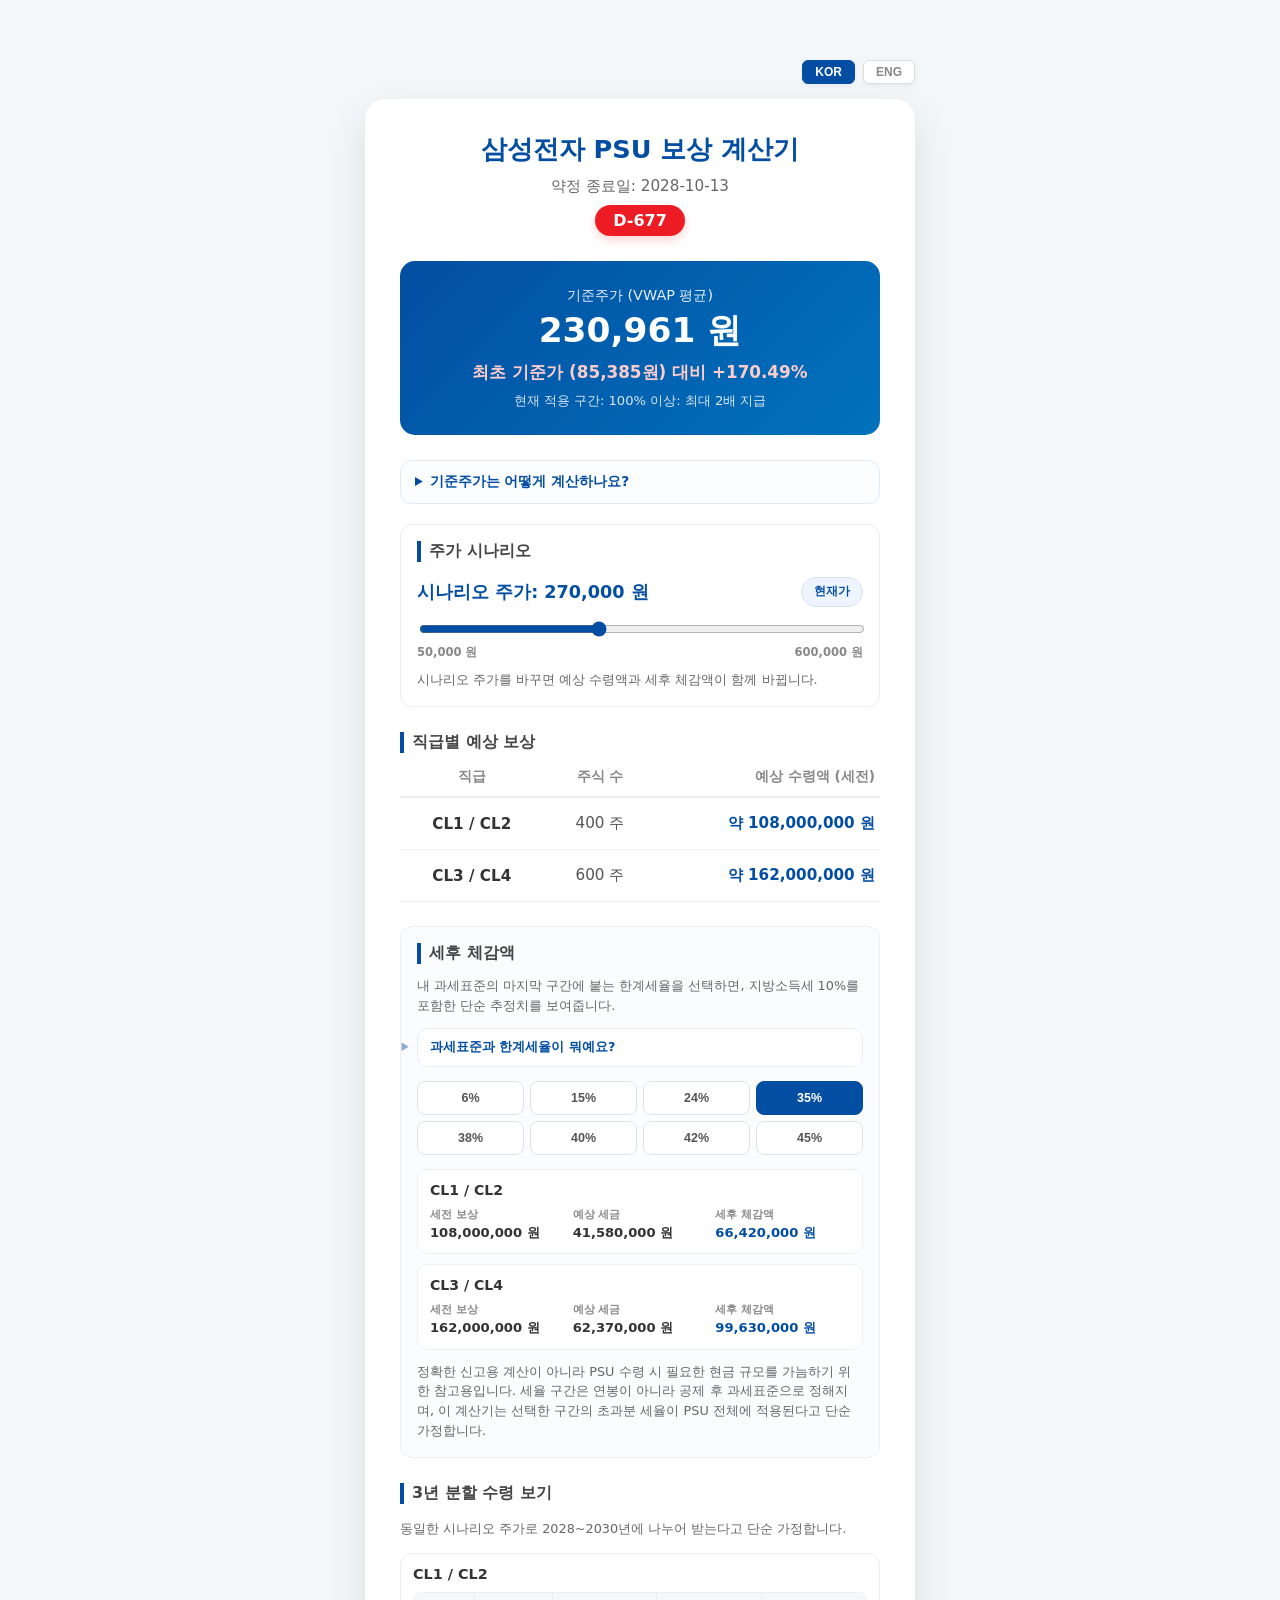
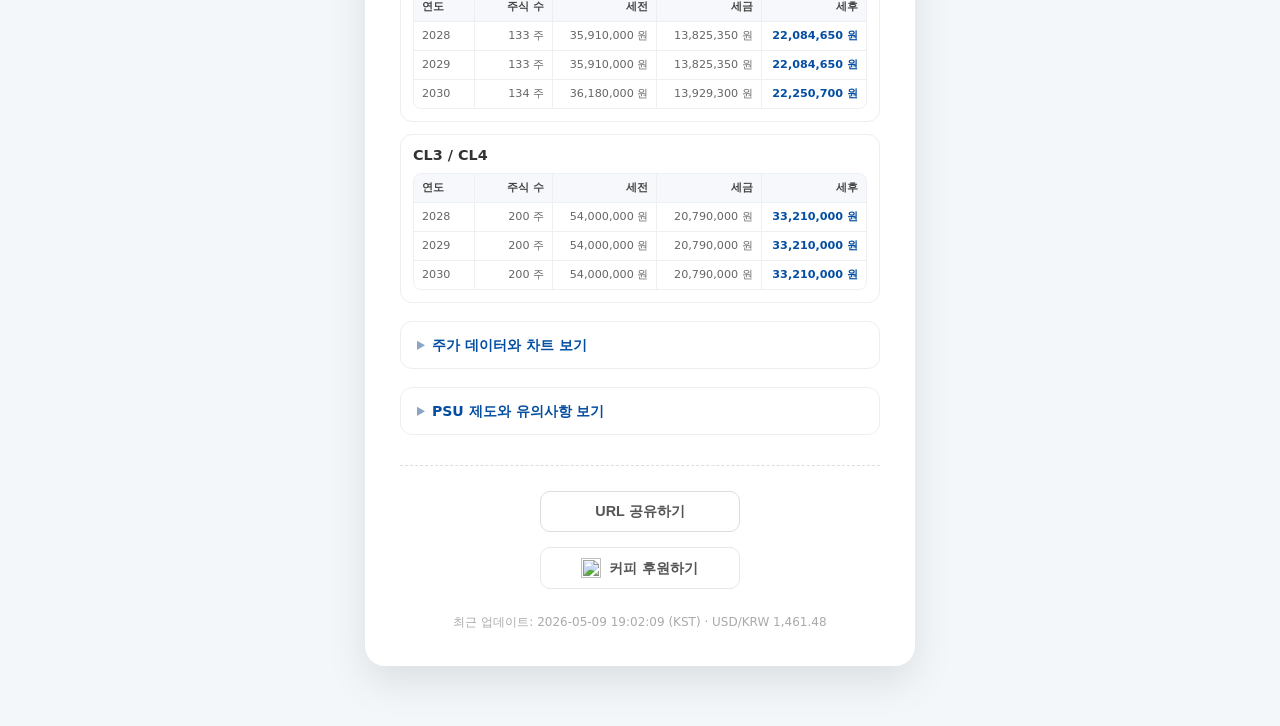
==== en/index.html @ 4a8109ac "Streamline calculator flow" ====
<!DOCTYPE html>
<html lang="en">
<head>
    <meta charset="UTF-8">
    <meta name="viewport" content="width=device-width, initial-scale=1.0">
    <title>Samsung PSU Calculator | Samsung Electronics Reward Estimate</title>

    <meta name="description" content="Estimate Samsung Electronics PSU rewards with base price, stock increase rate, expected shares, and pre-tax reward value updated daily at 18:00 KST.">
    <meta name="keywords" content="Samsung PSU Calculator, Samsung Electronics PSU, Samsung stock reward, Performance Share Units, Samsung Electronics employee compensation, VWAP calculator, CL1, CL2, CL3, CL4">

    <link rel="canonical" href="https://tj-sketch77.github.io/samsung-psu-calculator/en/">
    <link rel="alternate" hreflang="ko" href="https://tj-sketch77.github.io/samsung-psu-calculator/">
    <link rel="alternate" hreflang="en" href="https://tj-sketch77.github.io/samsung-psu-calculator/en/">
    <link rel="alternate" hreflang="x-default" href="https://tj-sketch77.github.io/samsung-psu-calculator/">
    <link rel="icon" href="../favicon.svg" type="image/svg+xml">

    <meta property="og:title" content="Samsung PSU Calculator | Samsung Electronics Reward Estimate">
    <meta property="og:description" content="Check Samsung Electronics PSU base price, stock increase rate, expected reward shares, and pre-tax reward value.">
    <meta property="og:image" content="https://tj-sketch77.github.io/samsung-psu-calculator/og-image.png?v=1.2">
    <meta property="og:url" content="https://tj-sketch77.github.io/samsung-psu-calculator/en/">
    <meta property="og:type" content="website">
    <meta property="og:locale" content="en_US">
    <meta name="twitter:card" content="summary_large_image">

    <script type="application/ld+json">
    {
      "@context": "https://schema.org",
      "@type": "WebApplication",
      "name": "Samsung PSU Calculator",
      "alternateName": ["Samsung Electronics PSU Reward Calculator", "삼성전자 PSU 보상 계산기"],
      "description": "Estimate Samsung Electronics PSU rewards with base price, stock increase rate, expected shares, and pre-tax reward value updated daily at 18:00 KST.",
      "url": "https://tj-sketch77.github.io/samsung-psu-calculator/en/",
      "applicationCategory": "BusinessApplication",
      "operatingSystem": "Web",
      "author": {
        "@type": "Person",
        "name": "tj-sketch77"
      }
    }
    </script>

    <link rel="stylesheet" href="../styles.css">
    <script src="https://www.gstatic.com/charts/loader.js"></script>
    <script src="../app.js" defer></script>
</head>
<body class="lang-en">
    <main class="container">
        <div class="lang-switch" aria-label="Language switch">
            <button class="btn-lang" id="langKor" type="button">KOR</button>
            <button class="btn-lang active" id="langEng" type="button">ENG</button>
        </div>

        <section class="card" aria-live="polite">
            <h1 id="title">Samsung PSU Calculator</h1>
            <div class="target-date" id="targetDateLabel">Contract End Date: 2028-10-13</div>
            <div class="d-day-badge" id="dDay">D----</div>

            <div class="loading" id="loading">Loading the latest stock data.</div>

            <div id="content" hidden>
                <section class="main-price-box">
                    <div class="price-label" id="basePriceLabel">Base Price (VWAP Avg)</div>
                    <div class="base-price-value" id="basePrice">Checking latest data</div>
                    <div class="increase-rate" id="increaseRate">Calculating increase rate versus the initial base price.</div>
                    <div class="active-tier" id="activeTier">Checking active payout tier.</div>
                </section>

                <details class="formula-explainer">
                    <summary id="formulaSummary">How is the base price calculated?</summary>
                    <div class="formula-body">
                        <div class="formula-line" id="formulaLine">Base Price = (1-W VWAP + 1-M VWAP + 2-M VWAP) / 3</div>
                        <div class="formula-grid" id="formulaGrid"></div>
                    </div>
                </details>

                <section class="scenario-section">
                    <h2 class="section-title" id="scenarioSectionTitle">Stock Price Scenario</h2>
                    <div class="scenario-control-row">
                        <div class="scenario-value" id="scenarioPriceValue">Current price</div>
                        <button class="scenario-reset" id="scenarioReset" type="button">Current</button>
                    </div>
                    <input class="scenario-slider" id="scenarioSlider" type="range" min="50000" max="600000" step="5000" value="0">
                    <div class="scenario-range">
                        <span id="scenarioMinLabel">50,000 KRW</span>
                        <span id="scenarioMaxLabel">600,000 KRW</span>
                    </div>
                    <p class="scenario-help" id="scenarioHelp">Change the scenario price to update estimated rewards and after-tax feel.</p>
                </section>

                <section>
                    <h2 class="section-title" id="rewardSectionTitle">Estimated Reward</h2>
                    <div class="positions-header">
                        <span id="headerLevel">Level</span>
                        <span id="headerShares">Shares</span>
                        <span id="headerReward">Reward (Pre-tax)</span>
                    </div>
                    <div class="positions-list" id="positionList"></div>
                </section>

                <section class="tax-estimator">
                    <div class="tax-header">
                        <h2 class="section-title" id="taxSectionTitle">After-tax Feel</h2>
                    </div>
                    <p class="tax-help" id="taxHelp">
                        Choose the marginal tax bracket applied to your last taxable-income band. Estimates include 10% local income tax.
                    </p>
                    <details class="tax-explainer">
                        <summary id="taxExplainerSummary">What are taxable income and marginal tax rate?</summary>
                        <div class="tax-explainer-body" id="taxExplainerBody">
                            <p>Taxable income is the amount that remains after deductions from gross salary, such as employment-income deductions, personal deductions, insurance, card spending, and medical expenses.</p>
                            <p>The marginal tax rate is the rate applied to your last taxable-income band. PSU value is usually added on top of existing taxable income, so the additional reward can be taxed close to that marginal rate.</p>
                        </div>
                    </details>
                    <div class="tax-rate-options" id="taxRateOptions" aria-label="Tax bracket selection"></div>
                    <div class="tax-results" id="taxResults"></div>
                    <p class="tax-disclaimer" id="taxDisclaimer">
                        This is not a filing calculation. It is a rough guide to estimate the cash needed when PSU shares vest.
                    </p>
                </section>

                <section class="vesting-section">
                    <h2 class="section-title" id="vestingSectionTitle">3-Year Vesting View</h2>
                    <p class="vesting-help" id="vestingHelp">Assumes the same scenario price for annual vesting from 2028 to 2030.</p>
                    <div class="vesting-results" id="vestingResults"></div>
                </section>

                <details class="secondary-panel" id="dataPanel">
                    <summary id="dataPanelSummary">View Stock Data and Chart</summary>
                    <section>
                        <h2 class="section-title" id="detailSectionTitle">Stock Data Details</h2>
                        <div class="details">
                            <div class="detail-item">
                                <span class="detail-label" id="labelCurrentPrice">Current</span>
                                <span class="detail-value" id="currentPrice">Checking</span>
                            </div>
                            <div class="detail-item">
                                <span class="detail-label" id="labelVwap1w">1-W VWAP</span>
                                <span class="detail-value" id="vwap1w">Checking</span>
                            </div>
                            <div class="detail-item">
                                <span class="detail-label" id="labelVwap1m">1-M VWAP</span>
                                <span class="detail-value" id="vwap1m">Checking</span>
                            </div>
                            <div class="detail-item">
                                <span class="detail-label" id="labelVwap2m">2-M VWAP</span>
                                <span class="detail-value" id="vwap2m">Checking</span>
                            </div>
                        </div>
                    </section>

                    <div id="chartContainer" aria-label="30-day candlestick chart"></div>
                </details>

                <details class="secondary-panel" id="guidePanel">
                    <summary id="guidePanelSummary">View PSU Rules and Notes</summary>
                    <section class="psu-info" id="psuInfoNote">
                        ※ Rewards are fixed shares based on stock price increase. Estimated rewards are [Shares x Current Price] before tax.<br>
                        ※ Data is based on Yahoo Finance and updates daily at 18:00 KST. This is an unofficial reference calculator; actual payout and taxes may differ.
                    </section>

                    <section class="psu-summary">
                        <h2 id="summaryTitle">Samsung PSU Summary</h2>
                        <ul>
                            <li id="summaryPurpose">Stock reward linked to long-term value growth (separate from OPI)</li>
                            <li id="summaryMethod">Stock payout based on 3-year price increase (3-year vesting)</li>
                            <li id="summaryBasePrice">Base Price: ~85,385 KRW (Set Oct 2025)</li>
                            <li>
                                <strong id="condTitle">Payout Conditions (3-year Stock Increase)</strong>
                                <div class="condition-grid" id="conditionGrid">
                                    <span>&lt; 20%: No payout</span>
                                    <span>20% to &lt;40%: 50% payout</span>
                                    <span>40% to &lt;100%: 100% payout</span>
                                    <span>&gt;= 100%: Up to 2x payout</span>
                                </div>
                            </li>
                            <li id="summaryTarget">Eligible: Samsung employees (CL1~CL4 levels)</li>
                        </ul>
                    </section>
                </details>

                <section class="action-section">
                    <button class="btn-share" id="btnShare" type="button">Share URL</button>
                    <a href="https://buymeacoffee.com/tj999" target="_blank" rel="noopener noreferrer" class="btn-coffee">
                        <img src="https://cdn.buymeacoffee.com/buttons/bmc-new-btn-logo.svg" alt="" width="20" height="20">
                        <span id="coffeeLabel">Support this tool</span>
                    </a>
                </section>
            </div>

            <div class="last-update" id="lastUpdated">Checking latest update</div>
        </section>
    </main>
</body>
</html>
---- styles.css ----
:root {
    --primary-color: #034ea2;
    --primary-light: #0072bc;
    --accent-color: #ed1c24;
    --bg-color: #f4f7f9;
    --card-bg: #ffffff;
    --text-color: #333333;
    --muted-color: #777777;
    --border-color: #eeeeee;
    --coffee-color: #ffdd00;
}

* {
    box-sizing: border-box;
}

body {
    min-height: 100vh;
    margin: 0;
    padding: 40px 0;
    background-color: var(--bg-color);
    color: var(--text-color);
    font-family: Pretendard, -apple-system, BlinkMacSystemFont, system-ui, Roboto, sans-serif;
}

button,
a {
    -webkit-tap-highlight-color: transparent;
}

.container {
    width: min(100%, 590px);
    margin: 0 auto;
    padding: 20px;
}

.lang-switch {
    display: flex;
    justify-content: flex-end;
    gap: 8px;
    margin-bottom: 15px;
}

.btn-lang {
    min-width: 48px;
    border: 1px solid #dddddd;
    border-radius: 6px;
    padding: 4px 12px;
    background: #ffffff;
    box-shadow: 0 2px 4px rgba(0, 0, 0, 0.05);
    color: #888888;
    cursor: pointer;
    font-size: 0.75rem;
    font-weight: 700;
    transition: background-color 0.2s, border-color 0.2s, color 0.2s;
}

.btn-lang.active {
    border-color: var(--primary-color);
    background-color: var(--primary-color);
    color: #ffffff;
}

.card {
    border-radius: 20px;
    background-color: var(--card-bg);
    box-shadow: 0 15px 40px rgba(0, 0, 0, 0.1);
    padding: 35px;
    text-align: center;
}

h1,
h2 {
    margin: 0;
}

h1 {
    color: var(--primary-color);
    font-size: 1.6rem;
    line-height: 1.25;
}

.target-date {
    margin-top: 10px;
    color: #666666;
    font-size: 0.95rem;
}

.d-day-badge {
    display: inline-block;
    margin: 8px 0 25px;
    border-radius: 20px;
    padding: 6px 18px;
    background-color: var(--accent-color);
    box-shadow: 0 4px 10px rgba(237, 28, 36, 0.2);
    color: #ffffff;
    font-size: 1rem;
    font-weight: 800;
}

.loading {
    margin: 40px 0;
    color: #888888;
    font-weight: 600;
}

.main-price-box {
    margin-bottom: 25px;
    border-radius: 15px;
    padding: 25px;
    background: linear-gradient(135deg, var(--primary-color) 0%, var(--primary-light) 100%);
    color: #ffffff;
}

.price-label {
    margin-bottom: 5px;
    font-size: 0.9rem;
    opacity: 0.9;
}

.base-price-value {
    font-size: 2.15rem;
    font-weight: 800;
    line-height: 1.2;
}

.increase-rate {
    margin-top: 10px;
    font-size: 1.05rem;
    font-weight: 600;
}

.active-tier {
    margin-top: 8px;
    font-size: 0.82rem;
    opacity: 0.85;
}

.section-title {
    margin: 25px 0 15px;
    border-left: 4px solid var(--primary-color);
    padding-left: 8px;
    color: #444444;
    font-size: 1rem;
    font-weight: 700;
    text-align: left;
}

.formula-explainer,
.scenario-section,
.vesting-section {
    margin-top: 20px;
    text-align: left;
}

.formula-explainer {
    border: 1px solid #dfeaf7;
    border-radius: 12px;
    background-color: #fbfdff;
}

.formula-explainer summary {
    cursor: pointer;
    padding: 12px 14px;
    color: var(--primary-color);
    font-size: 0.86rem;
    font-weight: 800;
}

.formula-body {
    border-top: 1px solid #edf3fa;
    padding: 14px;
}

.formula-line {
    border-radius: 8px;
    padding: 10px 12px;
    background-color: #eef5ff;
    color: #244b7a;
    font-size: 0.82rem;
    font-weight: 800;
    line-height: 1.4;
}

.formula-grid {
    display: grid;
    grid-template-columns: repeat(2, 1fr);
    gap: 8px;
    margin-top: 10px;
}

.formula-item {
    display: flex;
    flex-direction: column;
    gap: 3px;
    border: 1px solid #edf0f3;
    border-radius: 8px;
    padding: 10px;
    background-color: #ffffff;
}

.formula-item span {
    color: #888888;
    font-size: 0.72rem;
    font-weight: 700;
}

.formula-item strong {
    color: #333333;
    font-size: 0.88rem;
}

.scenario-section {
    border: 1px solid var(--border-color);
    border-radius: 12px;
    padding: 16px;
    background-color: #ffffff;
}

.scenario-section .section-title {
    margin-top: 0;
}

.scenario-control-row {
    display: flex;
    align-items: center;
    justify-content: space-between;
    gap: 12px;
    margin: 4px 0 12px;
}

.scenario-value {
    color: var(--primary-color);
    font-size: 1.1rem;
    font-weight: 800;
}

.scenario-reset {
    flex: 0 0 auto;
    border: 1px solid #d7e3f4;
    border-radius: 999px;
    padding: 6px 12px;
    background-color: #eef5ff;
    color: var(--primary-color);
    cursor: pointer;
    font-size: 0.74rem;
    font-weight: 800;
}

.scenario-reset:hover {
    border-color: var(--primary-color);
    background-color: #ffffff;
}

.scenario-slider {
    width: 100%;
    accent-color: var(--primary-color);
}

.scenario-range {
    display: flex;
    justify-content: space-between;
    margin-top: 4px;
    color: #888888;
    font-size: 0.72rem;
    font-weight: 700;
}

.scenario-help,
.vesting-help {
    margin: 10px 0 0;
    color: #666666;
    font-size: 0.8rem;
    line-height: 1.55;
}

.positions-header,
.pos-item {
    display: grid;
    grid-template-columns: minmax(80px, 1fr) minmax(70px, 0.8fr) minmax(150px, 1.6fr);
    align-items: center;
    column-gap: 8px;
}

.positions-header {
    border-bottom: 2px solid var(--border-color);
    padding: 0 5px 10px;
    color: #888888;
    font-size: 0.85rem;
    font-weight: 700;
}

.positions-header span:first-child,
.positions-header span:nth-child(2) {
    text-align: center;
}

.positions-header span:last-child {
    text-align: right;
}

.positions-list {
    display: flex;
    flex-direction: column;
    text-align: left;
}

.pos-item {
    border-bottom: 1px solid #f0f0f0;
    padding: 15px 5px;
    font-size: 0.95rem;
}

.pos-name {
    color: #333333;
    font-weight: 700;
    text-align: center;
    white-space: nowrap;
}

.pos-shares {
    color: #555555;
    text-align: center;
    white-space: nowrap;
}

.pos-reward {
    color: var(--primary-color);
    font-weight: 700;
    text-align: right;
    white-space: nowrap;
}

.tax-estimator {
    margin-top: 24px;
    border: 1px solid var(--border-color);
    border-radius: 12px;
    padding: 16px;
    background-color: #fbfcfd;
    text-align: left;
}

.tax-header {
    display: flex;
    align-items: center;
    justify-content: space-between;
    gap: 12px;
}

.tax-header .section-title {
    margin: 0;
}

.tax-help,
.tax-disclaimer {
    margin: 12px 0 0;
    color: #666666;
    font-size: 0.8rem;
    line-height: 1.55;
}

.tax-explainer {
    margin-top: 12px;
    border: 1px solid #e7edf5;
    border-radius: 10px;
    background-color: #ffffff;
}

.tax-explainer summary {
    cursor: pointer;
    padding: 10px 12px;
    color: var(--primary-color);
    font-size: 0.8rem;
    font-weight: 800;
    list-style-position: outside;
}

.tax-explainer summary::marker {
    color: #8da9cf;
}

.tax-explainer-body {
    border-top: 1px solid #eef2f6;
    padding: 0 12px 10px;
}

.tax-explainer-body p {
    margin: 10px 0 0;
    color: #666666;
    font-size: 0.76rem;
    line-height: 1.55;
}

.tax-bracket-title {
    margin-top: 12px;
    color: #444444;
    font-size: 0.76rem;
    font-weight: 800;
}

.tax-bracket-table {
    display: grid;
    grid-template-columns: minmax(0, 1fr) 52px;
    gap: 0;
    overflow: hidden;
    margin-top: 7px;
    border: 1px solid #edf0f3;
    border-radius: 8px;
    background-color: #ffffff;
}

.tax-bracket-table strong,
.tax-bracket-table span {
    padding: 7px 9px;
    border-bottom: 1px solid #edf0f3;
    color: #666666;
    font-size: 0.72rem;
    line-height: 1.25;
}

.tax-bracket-table strong {
    background-color: #f6f8fb;
    color: #444444;
}

.tax-bracket-table strong:nth-child(2),
.tax-bracket-table span:nth-child(2n) {
    border-left: 1px solid #edf0f3;
    text-align: right;
}

.tax-bracket-table span:nth-last-child(-n + 2) {
    border-bottom: 0;
}

.tax-rate-options {
    display: grid;
    grid-template-columns: repeat(4, 1fr);
    gap: 6px;
    margin-top: 14px;
}

.tax-rate-btn {
    min-height: 34px;
    border: 1px solid #dfe3e8;
    border-radius: 8px;
    background-color: #ffffff;
    color: #555555;
    cursor: pointer;
    font-size: 0.78rem;
    font-weight: 800;
}

.tax-rate-btn.active {
    border-color: var(--primary-color);
    background-color: var(--primary-color);
    color: #ffffff;
}

.tax-results {
    display: flex;
    flex-direction: column;
    gap: 10px;
    margin-top: 14px;
}

.tax-result-card {
    border: 1px solid #edf0f3;
    border-radius: 10px;
    padding: 12px;
    background-color: #ffffff;
}

.tax-result-heading {
    color: #333333;
    font-size: 0.88rem;
    font-weight: 800;
}

.tax-result-grid {
    display: grid;
    grid-template-columns: repeat(3, 1fr);
    gap: 8px;
    margin-top: 10px;
}

.tax-result-item {
    display: flex;
    flex-direction: column;
    gap: 3px;
}

.tax-result-label {
    color: #888888;
    font-size: 0.68rem;
    font-weight: 700;
}

.tax-result-item strong {
    color: #333333;
    font-size: 0.82rem;
    line-height: 1.25;
    word-break: keep-all;
}

.tax-result-item:last-child strong {
    color: var(--primary-color);
}

.vesting-results {
    display: flex;
    flex-direction: column;
    gap: 12px;
    margin-top: 14px;
}

.vesting-card {
    border: 1px solid var(--border-color);
    border-radius: 12px;
    padding: 12px;
    background-color: #ffffff;
}

.vesting-title {
    color: #333333;
    font-size: 0.9rem;
    font-weight: 800;
}

.vesting-table {
    display: grid;
    grid-template-columns: 0.7fr 0.9fr 1.2fr 1.2fr 1.2fr;
    overflow: hidden;
    margin-top: 10px;
    border: 1px solid #edf0f3;
    border-radius: 8px;
}

.vesting-table strong,
.vesting-table span {
    padding: 7px 8px;
    border-right: 1px solid #edf0f3;
    border-bottom: 1px solid #edf0f3;
    color: #666666;
    font-size: 0.7rem;
    line-height: 1.25;
    text-align: right;
}

.vesting-table strong {
    background-color: #f6f8fb;
    color: #444444;
    font-weight: 800;
}

.vesting-table strong:nth-child(5n + 1),
.vesting-table span:nth-child(5n + 1) {
    text-align: left;
}

.vesting-table strong:nth-child(5n),
.vesting-table span:nth-child(5n) {
    border-right: 0;
}

.vesting-table span:nth-last-child(-n + 5) {
    border-bottom: 0;
}

.vesting-table span:nth-child(5n) {
    color: var(--primary-color);
    font-weight: 800;
}

.details {
    display: flex;
    flex-direction: column;
    gap: 12px;
    margin-bottom: 20px;
    text-align: left;
}

.secondary-panel {
    margin-top: 18px;
    overflow: hidden;
    border: 1px solid var(--border-color);
    border-radius: 12px;
    background-color: #ffffff;
    text-align: left;
}

.secondary-panel summary {
    cursor: pointer;
    padding: 14px 16px;
    color: var(--primary-color);
    font-size: 0.88rem;
    font-weight: 800;
    line-height: 1.3;
}

.secondary-panel summary::marker {
    color: #8aa5c7;
}

.secondary-panel .section-title {
    margin-top: 4px;
    margin-bottom: 14px;
    font-size: 0.95rem;
    text-align: left;
}

.secondary-panel > section {
    margin: 0 16px 16px;
}

.secondary-panel .details {
    margin-bottom: 0;
}

.detail-item {
    display: flex;
    justify-content: space-between;
    gap: 16px;
    border-bottom: 1px solid #f0f0f0;
    padding-bottom: 8px;
    font-size: 0.9rem;
}

.detail-label {
    flex: 0 0 auto;
    color: var(--muted-color);
    white-space: nowrap;
}

.detail-value {
    color: #444444;
    font-weight: 600;
    text-align: right;
}

#chartContainer {
    height: 300px;
    margin: 0 16px 16px;
    width: calc(100% - 32px);
    overflow: hidden;
    border: 1px solid var(--border-color);
    border-radius: 10px;
    background-color: #ffffff;
}

.psu-info {
    margin-top: 25px;
    border-radius: 10px;
    padding: 15px;
    background-color: #f8f9fa;
    color: #666666;
    font-size: 0.85rem;
    line-height: 1.6;
    text-align: left;
}

.secondary-panel .psu-info {
    margin: 0 16px 14px;
}

.psu-summary {
    margin-top: 20px;
    border: 1px solid var(--border-color);
    border-radius: 10px;
    padding: 15px;
    background-color: #ffffff;
    color: var(--muted-color);
    font-size: 0.75rem;
    text-align: left;
}

.secondary-panel .psu-summary {
    margin: 0 16px 16px;
}

.psu-summary h2 {
    display: flex;
    align-items: center;
    gap: 5px;
    margin-bottom: 10px;
    color: var(--primary-color);
    font-size: 0.85rem;
}

.psu-summary ul {
    margin: 0;
    padding-left: 18px;
    list-style-type: disc;
}

.psu-summary li {
    margin-bottom: 5px;
}

.condition-grid {
    display: grid;
    grid-template-columns: 1fr 1fr;
    gap: 4px;
    margin-top: 5px;
    border-radius: 6px;
    padding: 8px;
    background: #f9f9f9;
    font-size: 0.7rem;
}

.action-section {
    display: flex;
    flex-direction: column;
    align-items: center;
    gap: 15px;
    margin-top: 30px;
    border-top: 1px dashed #dddddd;
    padding-top: 25px;
}

.btn-share,
.btn-coffee {
    display: inline-flex;
    align-items: center;
    justify-content: center;
    width: 80%;
    max-width: 200px;
    border-radius: 10px;
    font-weight: 700;
}

.btn-share {
    border: 1px solid #dddddd;
    padding: 10px 20px;
    background-color: #ffffff;
    color: #555555;
    cursor: pointer;
    font-size: 0.9rem;
    transition: background-color 0.2s, border-color 0.2s;
}

.btn-share:hover {
    border-color: #bbbbbb;
    background-color: #f9f9f9;
}

.btn-coffee {
    gap: 8px;
    border: 1px solid #e5e7eb;
    padding: 10px 18px;
    background-color: #ffffff;
    box-shadow: none;
    color: #555555;
    font-size: 0.9rem;
    text-decoration: none;
    transition: background-color 0.2s, border-color 0.2s, color 0.2s;
}

.btn-coffee:hover {
    border-color: #c9ced6;
    background-color: #f9fafb;
    color: #222222;
}

.last-update {
    margin-top: 25px;
    color: #aaaaaa;
    font-size: 0.75rem;
}

body.lang-en h1 {
    font-size: 1.3rem;
}

body.lang-en .price-label {
    font-size: 0.8rem;
}

body.lang-en .base-price-value {
    font-size: 1.75rem;
}

body.lang-en .positions-header,
body.lang-en .pos-item {
    font-size: 0.75rem;
}

body.lang-en .detail-label {
    font-size: 0.8rem;
}

@media (max-width: 480px) {
    body {
        padding: 24px 0;
    }

    .container {
        padding: 10px;
    }

    .card {
        border-radius: 16px;
        padding: 30px 12px;
    }

    h1 {
        font-size: 1.25rem;
    }

    .base-price-value {
        font-size: 1.55rem;
    }

    .formula-grid {
        grid-template-columns: 1fr;
    }

    .scenario-section {
        padding: 14px 12px;
    }

    .scenario-control-row {
        align-items: flex-start;
        flex-direction: column;
        gap: 8px;
    }

    .positions-header,
    .pos-item {
        grid-template-columns: minmax(64px, 1fr) minmax(58px, 0.75fr) minmax(128px, 1.8fr);
        font-size: 0.75rem;
    }

    .positions-header {
        display: none;
    }

    .positions-list {
        gap: 10px;
    }

    .pos-item {
        grid-template-columns: 1fr 1fr;
        gap: 8px;
        border: 1px solid var(--border-color);
        border-radius: 10px;
        padding: 12px;
        background-color: #fbfcfd;
    }

    .pos-name {
        grid-column: 1 / -1;
        text-align: left;
    }

    .pos-shares {
        text-align: left;
    }

    .pos-reward {
        font-size: 0.82rem;
    }

    .tax-estimator {
        padding: 14px 12px;
    }

    .tax-rate-options {
        grid-template-columns: repeat(4, 1fr);
    }

    .tax-result-grid {
        grid-template-columns: 1fr;
    }

    .tax-result-item {
        flex-direction: row;
        justify-content: space-between;
        gap: 12px;
    }

    .tax-result-item strong {
        text-align: right;
    }

    .vesting-card {
        padding: 10px;
    }

    .vesting-table {
        grid-template-columns: 0.65fr 0.8fr 1fr 1fr 1fr;
    }

    .vesting-table strong,
    .vesting-table span {
        padding: 7px 5px;
        font-size: 0.62rem;
    }

    .condition-grid {
        grid-template-columns: 1fr;
    }

    body.lang-en h1 {
        font-size: 1.1rem;
    }

    body.lang-en .base-price-value {
        font-size: 1.35rem;
    }
}
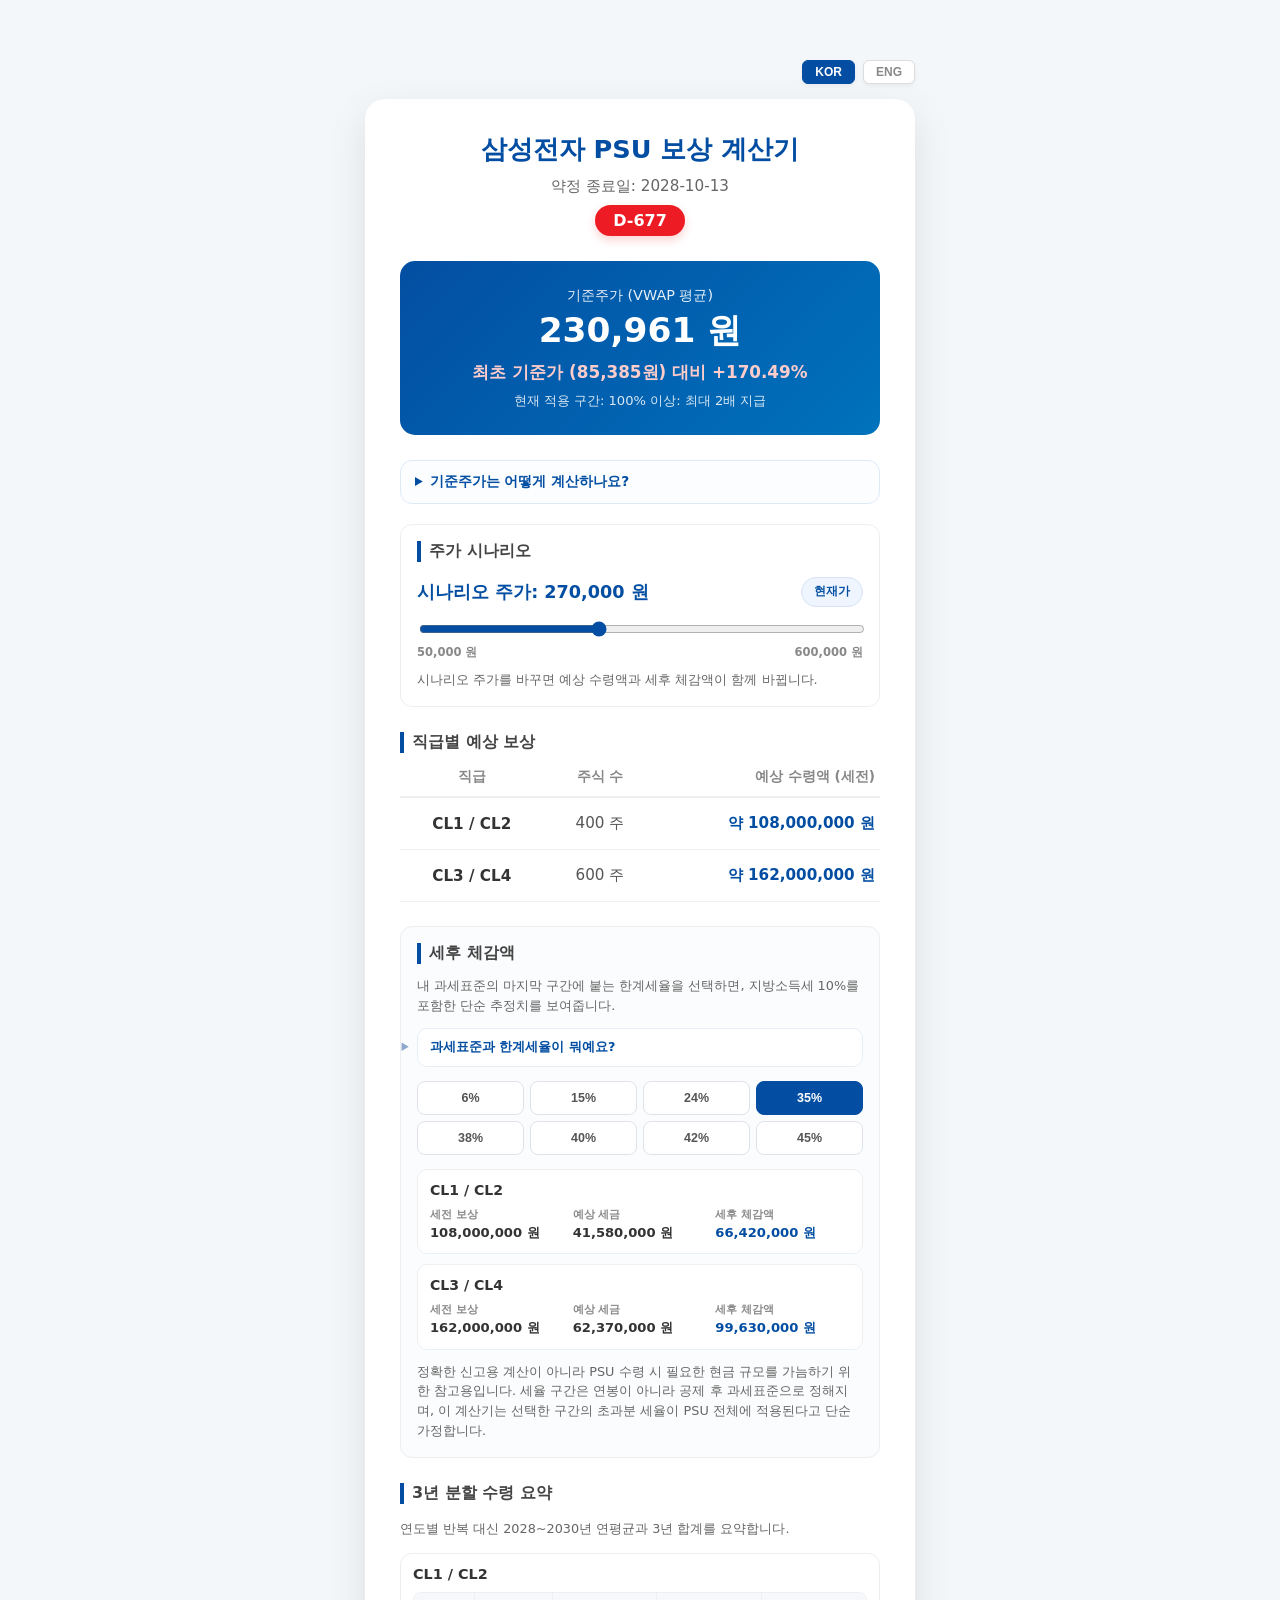
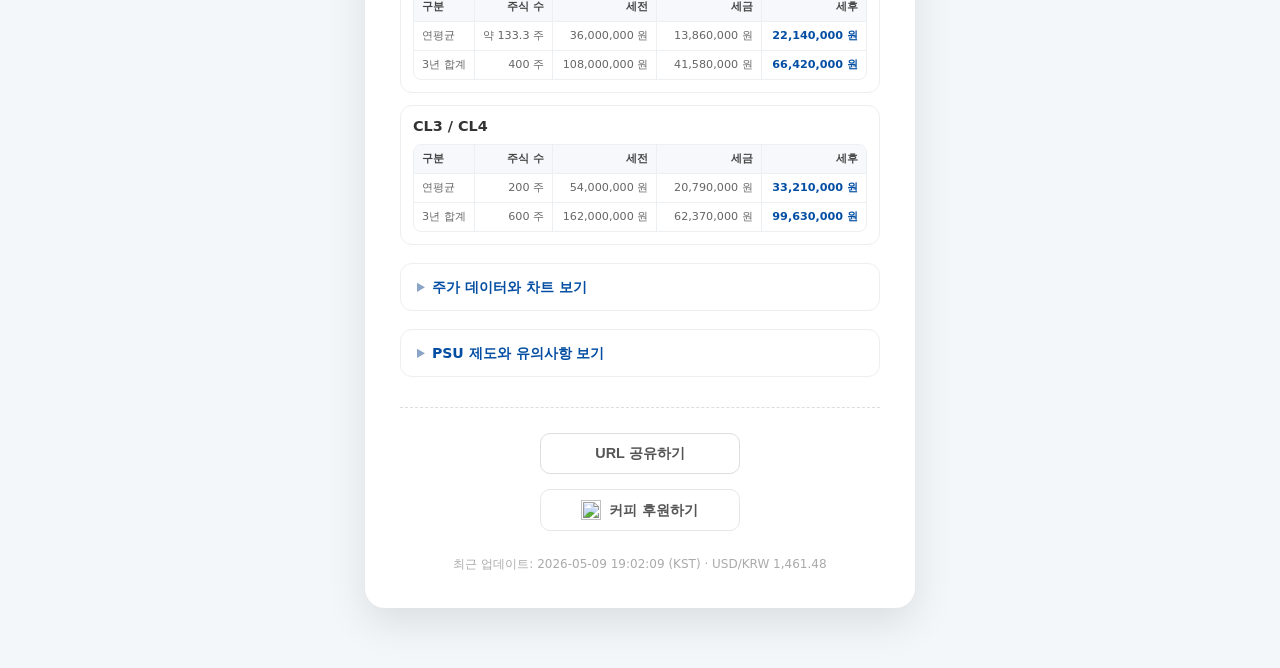
==== commit 301b2d27: "Summarize vesting estimates" ====
--- a/en/index.html
+++ b/en/index.html
@@ -119,8 +119,8 @@
                 </section>
 
                 <section class="vesting-section">
-                    <h2 class="section-title" id="vestingSectionTitle">3-Year Vesting View</h2>
-                    <p class="vesting-help" id="vestingHelp">Assumes the same scenario price for annual vesting from 2028 to 2030.</p>
+                    <h2 class="section-title" id="vestingSectionTitle">3-Year Vesting Summary</h2>
+                    <p class="vesting-help" id="vestingHelp">Summarizes the annual average and 3-year total for 2028-2030 instead of repeating each year.</p>
                     <div class="vesting-results" id="vestingResults"></div>
                 </section>
 
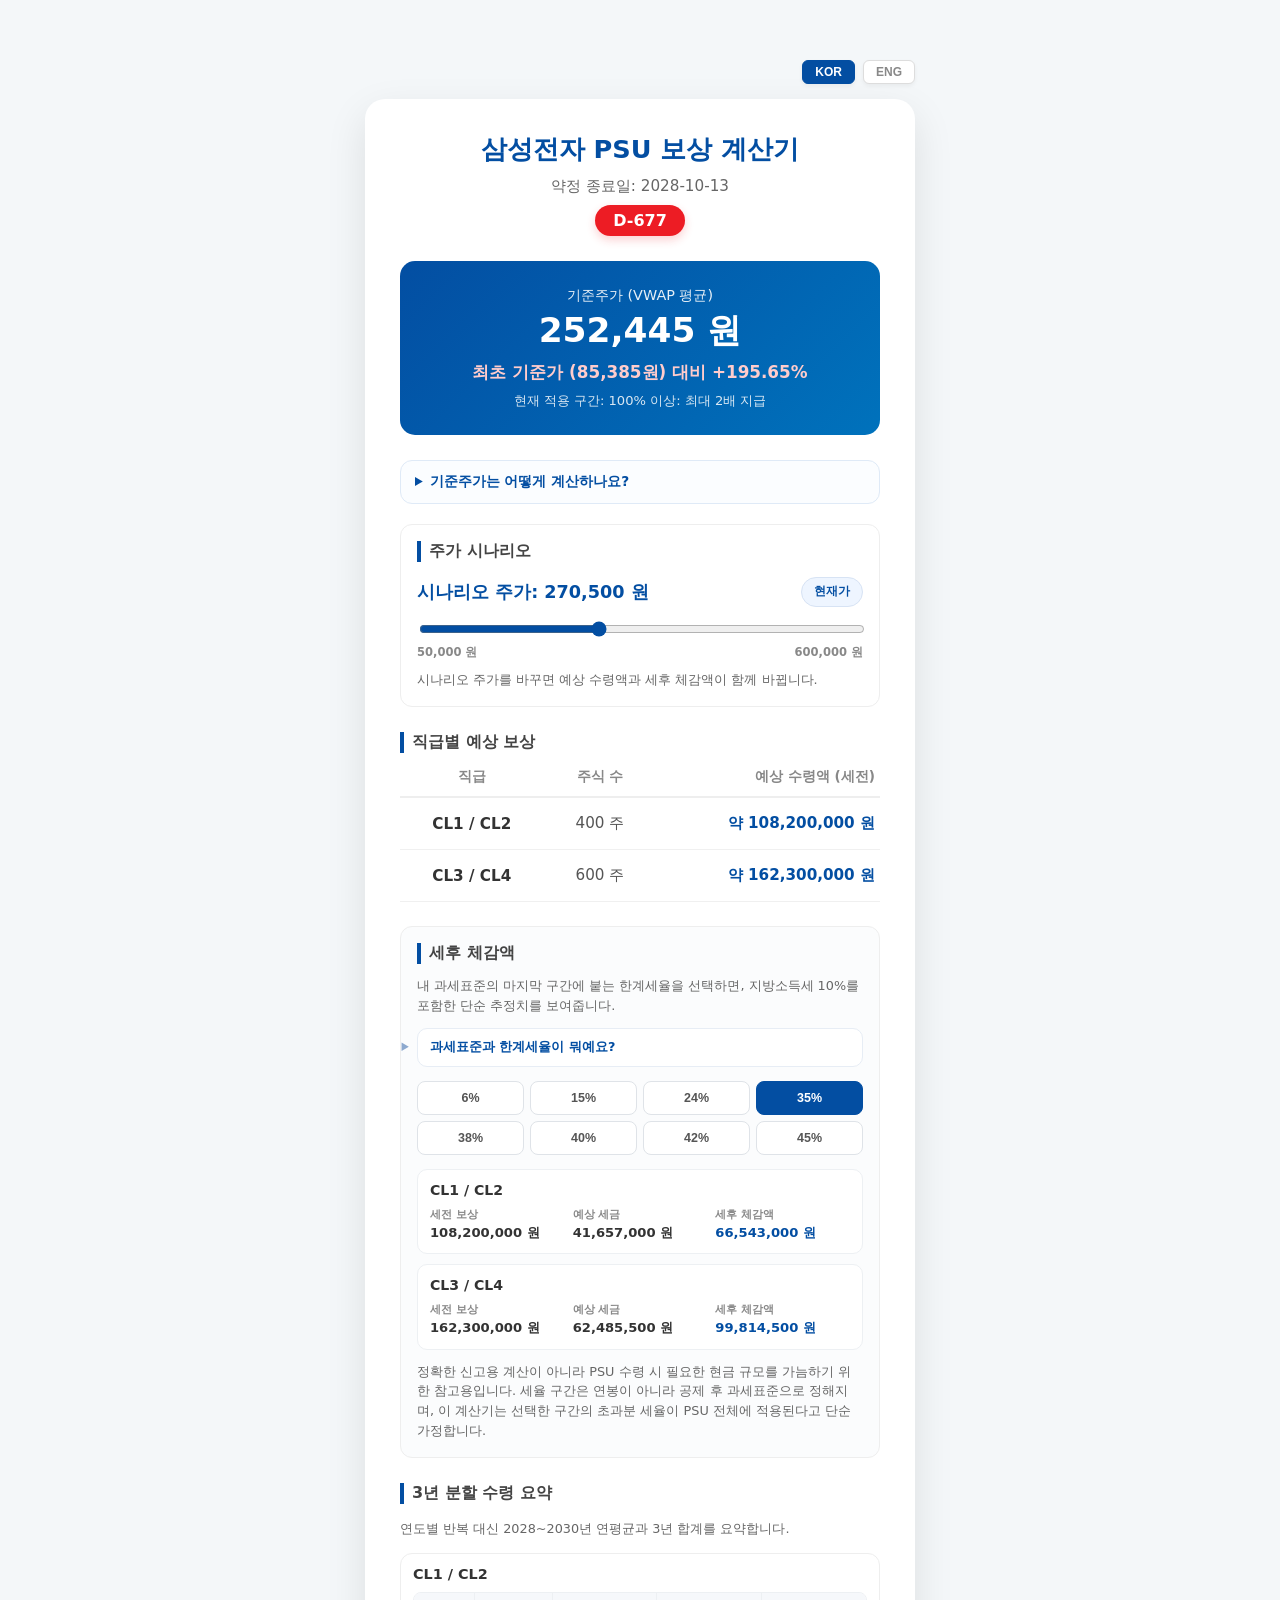
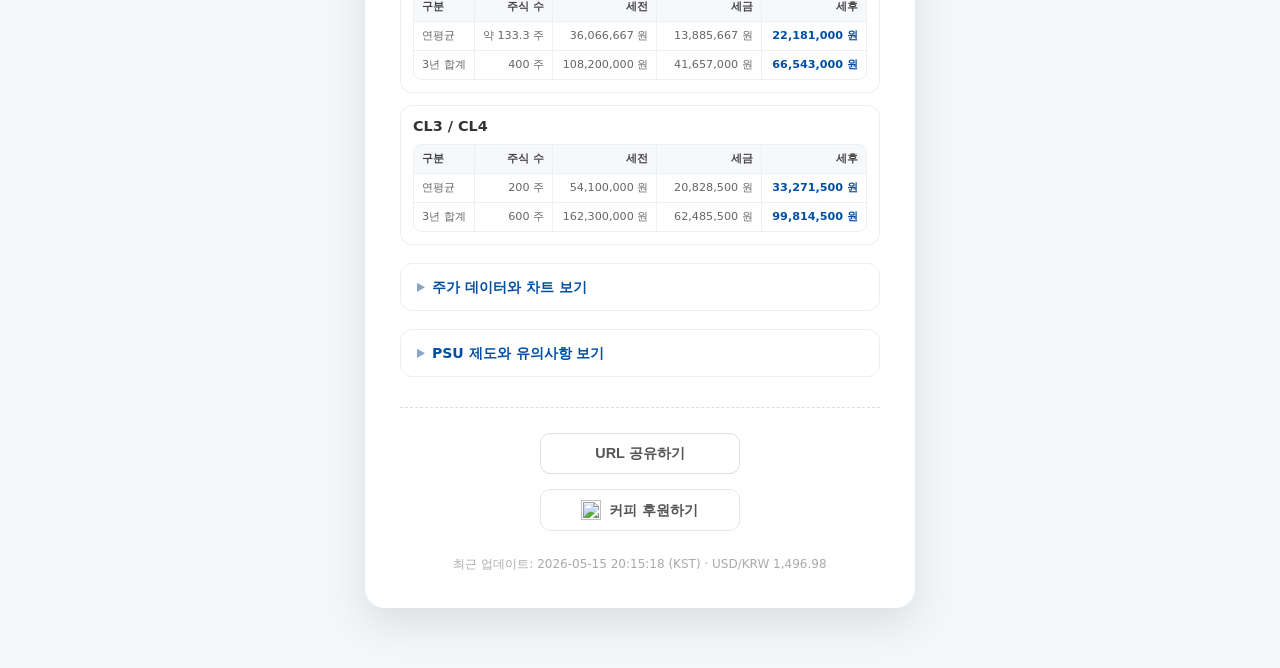
==== commit f5930b3d: "Use exact current scenario price" ====
--- a/en/index.html
+++ b/en/index.html
@@ -39,9 +39,9 @@
     }
     </script>
 
-    <link rel="stylesheet" href="../styles.css">
+    <link rel="stylesheet" href="../styles.css?v=20260516">
     <script src="https://www.gstatic.com/charts/loader.js"></script>
-    <script src="../app.js" defer></script>
+    <script src="../app.js?v=20260516" defer></script>
 </head>
 <body class="lang-en">
     <main class="container">
@@ -79,7 +79,7 @@
                         <div class="scenario-value" id="scenarioPriceValue">Current price</div>
                         <button class="scenario-reset" id="scenarioReset" type="button">Current</button>
                     </div>
-                    <input class="scenario-slider" id="scenarioSlider" type="range" min="50000" max="600000" step="5000" value="0">
+                    <input class="scenario-slider" id="scenarioSlider" type="range" min="50000" max="600000" step="250" value="0">
                     <div class="scenario-range">
                         <span id="scenarioMinLabel">50,000 KRW</span>
                         <span id="scenarioMaxLabel">600,000 KRW</span>
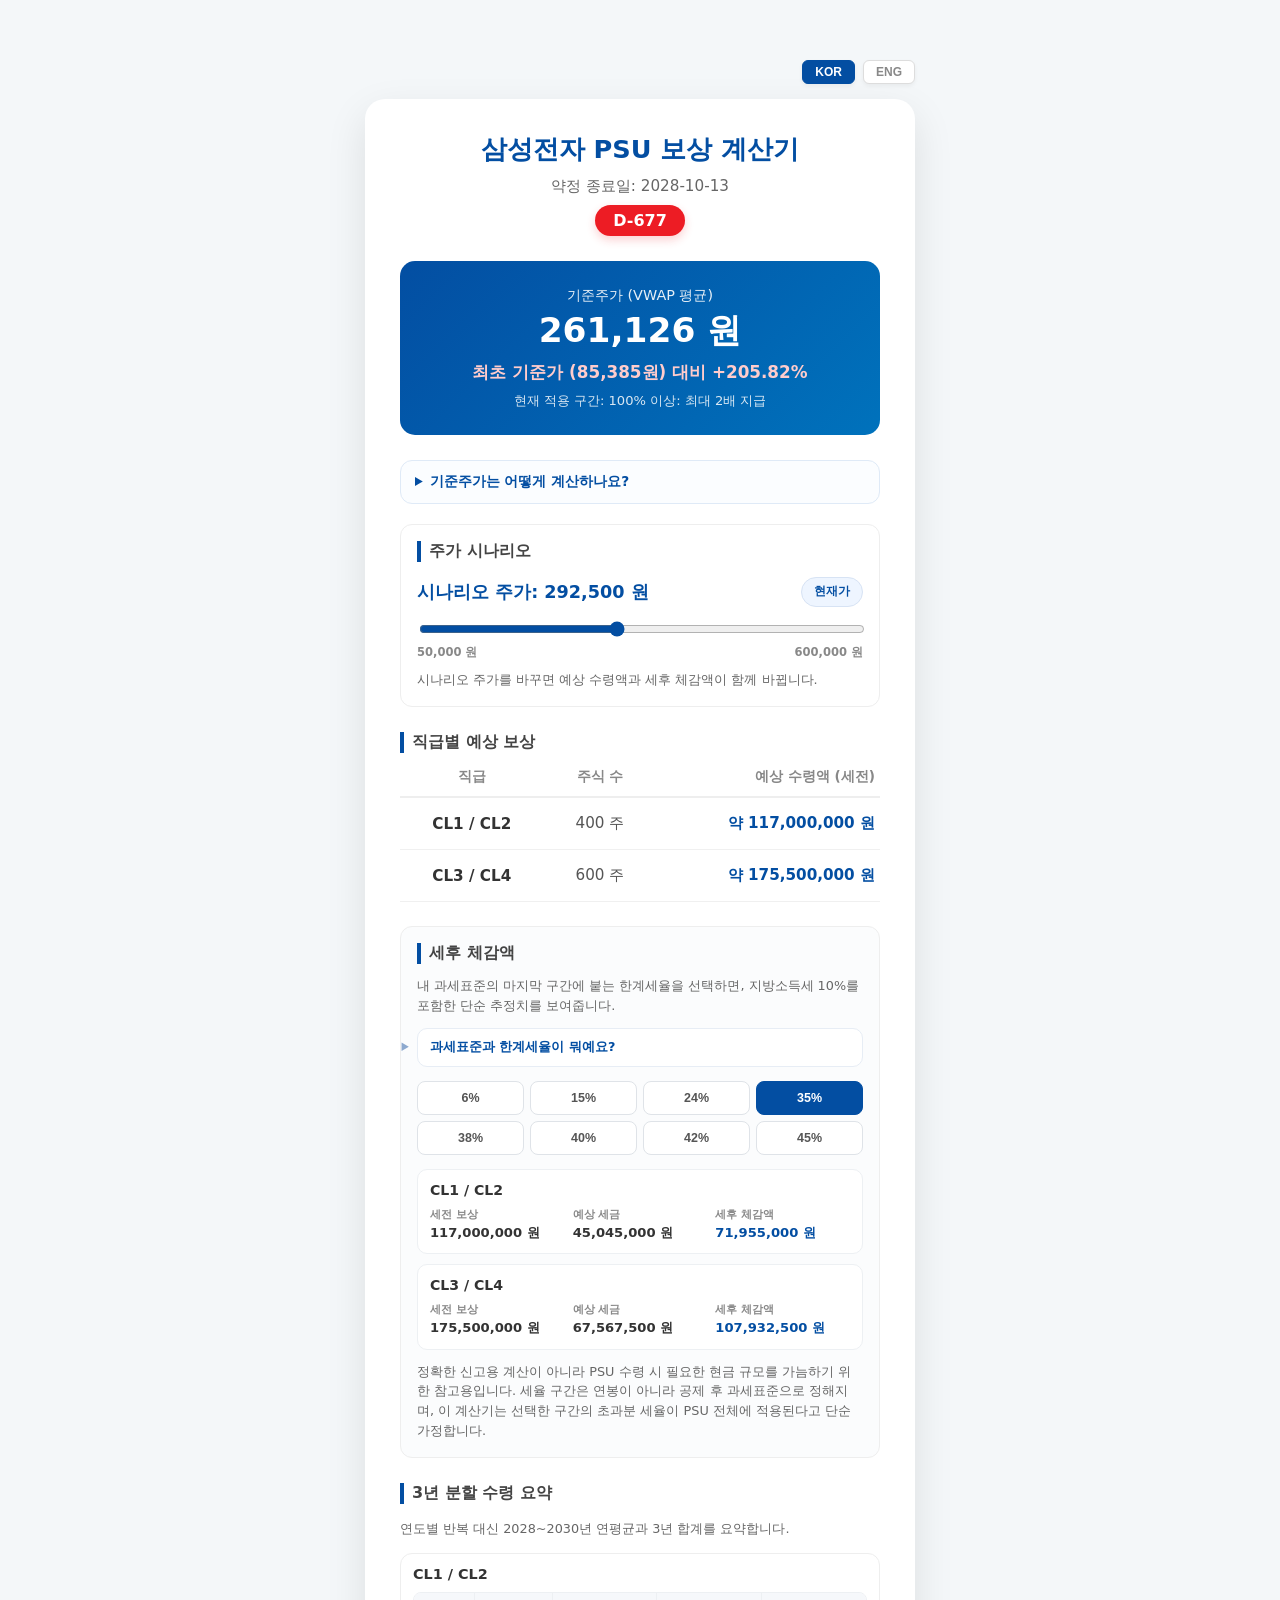
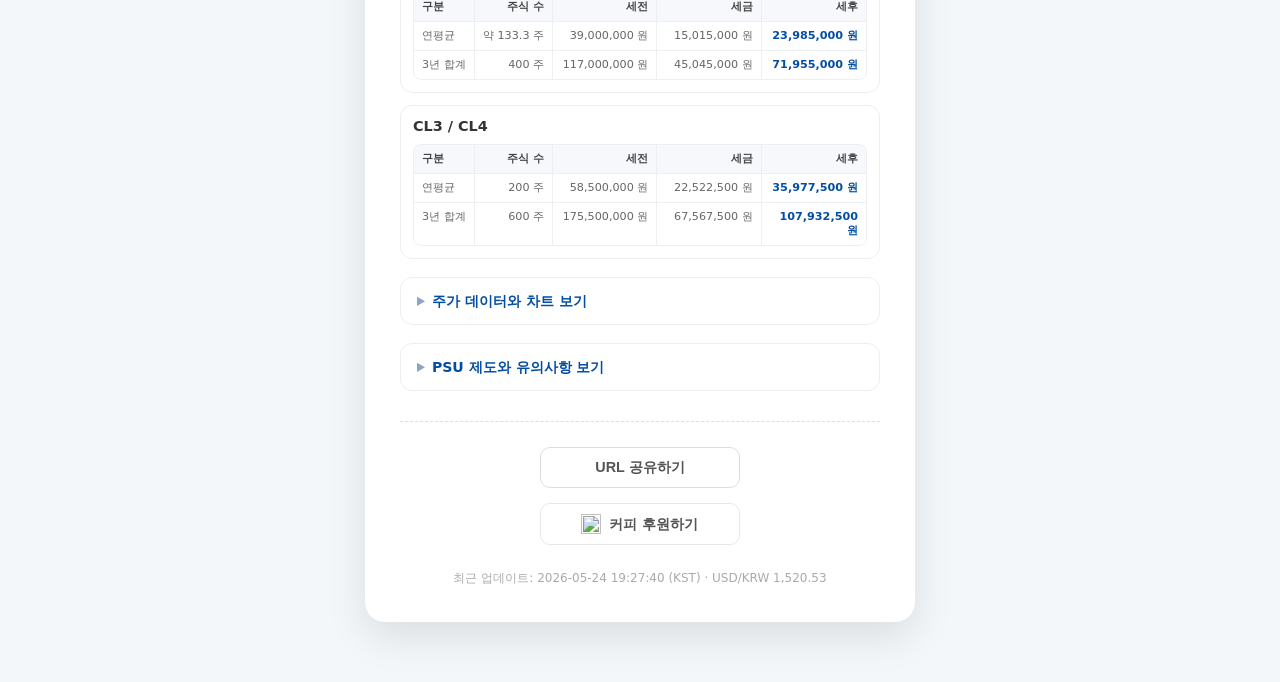
==== commit 1ca8834e: "Tune SEO wording for PSU searches" ====
--- a/en/index.html
+++ b/en/index.html
@@ -3,10 +3,10 @@
 <head>
     <meta charset="UTF-8">
     <meta name="viewport" content="width=device-width, initial-scale=1.0">
-    <title>Samsung PSU Calculator | Samsung Electronics Reward Estimate</title>
+    <title>Samsung PSU Calculator | Base Price and Reward Estimate</title>
 
-    <meta name="description" content="Estimate Samsung Electronics PSU rewards with base price, stock increase rate, expected shares, and pre-tax reward value updated daily at 18:00 KST.">
-    <meta name="keywords" content="Samsung PSU Calculator, Samsung Electronics PSU, Samsung stock reward, Performance Share Units, Samsung Electronics employee compensation, VWAP calculator, CL1, CL2, CL3, CL4">
+    <meta name="description" content="Estimate Samsung Electronics PSU base price, stock increase rate, expected reward shares, vesting value, and after-tax feel with data updated daily at 18:00 KST.">
+    <meta name="keywords" content="Samsung PSU Calculator, Samsung PSU base price, Samsung Electronics PSU, Samsung stock reward, Performance Share Units, Samsung Electronics employee compensation, VWAP calculator, vesting estimate, CL1, CL2, CL3, CL4">
 
     <link rel="canonical" href="https://tj-sketch77.github.io/samsung-psu-calculator/en/">
     <link rel="alternate" hreflang="ko" href="https://tj-sketch77.github.io/samsung-psu-calculator/">
@@ -14,8 +14,8 @@
     <link rel="alternate" hreflang="x-default" href="https://tj-sketch77.github.io/samsung-psu-calculator/">
     <link rel="icon" href="../favicon.svg" type="image/svg+xml">
 
-    <meta property="og:title" content="Samsung PSU Calculator | Samsung Electronics Reward Estimate">
-    <meta property="og:description" content="Check Samsung Electronics PSU base price, stock increase rate, expected reward shares, and pre-tax reward value.">
+    <meta property="og:title" content="Samsung PSU Calculator | Base Price and Reward Estimate">
+    <meta property="og:description" content="Check Samsung Electronics PSU base price, expected reward shares, vesting value, and after-tax estimate.">
     <meta property="og:image" content="https://tj-sketch77.github.io/samsung-psu-calculator/og-image.png?v=1.2">
     <meta property="og:url" content="https://tj-sketch77.github.io/samsung-psu-calculator/en/">
     <meta property="og:type" content="website">
@@ -27,8 +27,8 @@
       "@context": "https://schema.org",
       "@type": "WebApplication",
       "name": "Samsung PSU Calculator",
-      "alternateName": ["Samsung Electronics PSU Reward Calculator", "삼성전자 PSU 보상 계산기"],
-      "description": "Estimate Samsung Electronics PSU rewards with base price, stock increase rate, expected shares, and pre-tax reward value updated daily at 18:00 KST.",
+      "alternateName": ["Samsung Electronics PSU Reward Calculator", "Samsung PSU Base Price Calculator", "Samsung Stock Reward Calculator", "삼성전자 PSU 계산기"],
+      "description": "Estimate Samsung Electronics PSU base price, stock increase rate, expected reward shares, vesting value, and after-tax feel with data updated daily at 18:00 KST.",
       "url": "https://tj-sketch77.github.io/samsung-psu-calculator/en/",
       "applicationCategory": "BusinessApplication",
       "operatingSystem": "Web",
@@ -154,12 +154,12 @@
                 <details class="secondary-panel" id="guidePanel">
                     <summary id="guidePanelSummary">View PSU Rules and Notes</summary>
                     <section class="psu-info" id="psuInfoNote">
-                        ※ Rewards are fixed shares based on stock price increase. Estimated rewards are [Shares x Current Price] before tax.<br>
+                        ※ Samsung Electronics PSU rewards are fixed shares based on the stock increase versus the base price. Estimated rewards are [Shares x Current Price] before tax.<br>
                         ※ Data is based on Yahoo Finance and updates daily at 18:00 KST. This is an unofficial reference calculator; actual payout and taxes may differ.
                     </section>
 
                     <section class="psu-summary">
-                        <h2 id="summaryTitle">Samsung PSU Summary</h2>
+                        <h2 id="summaryTitle">Samsung PSU Base Price and Rules</h2>
                         <ul>
                             <li id="summaryPurpose">Stock reward linked to long-term value growth (separate from OPI)</li>
                             <li id="summaryMethod">Stock payout based on 3-year price increase (3-year vesting)</li>
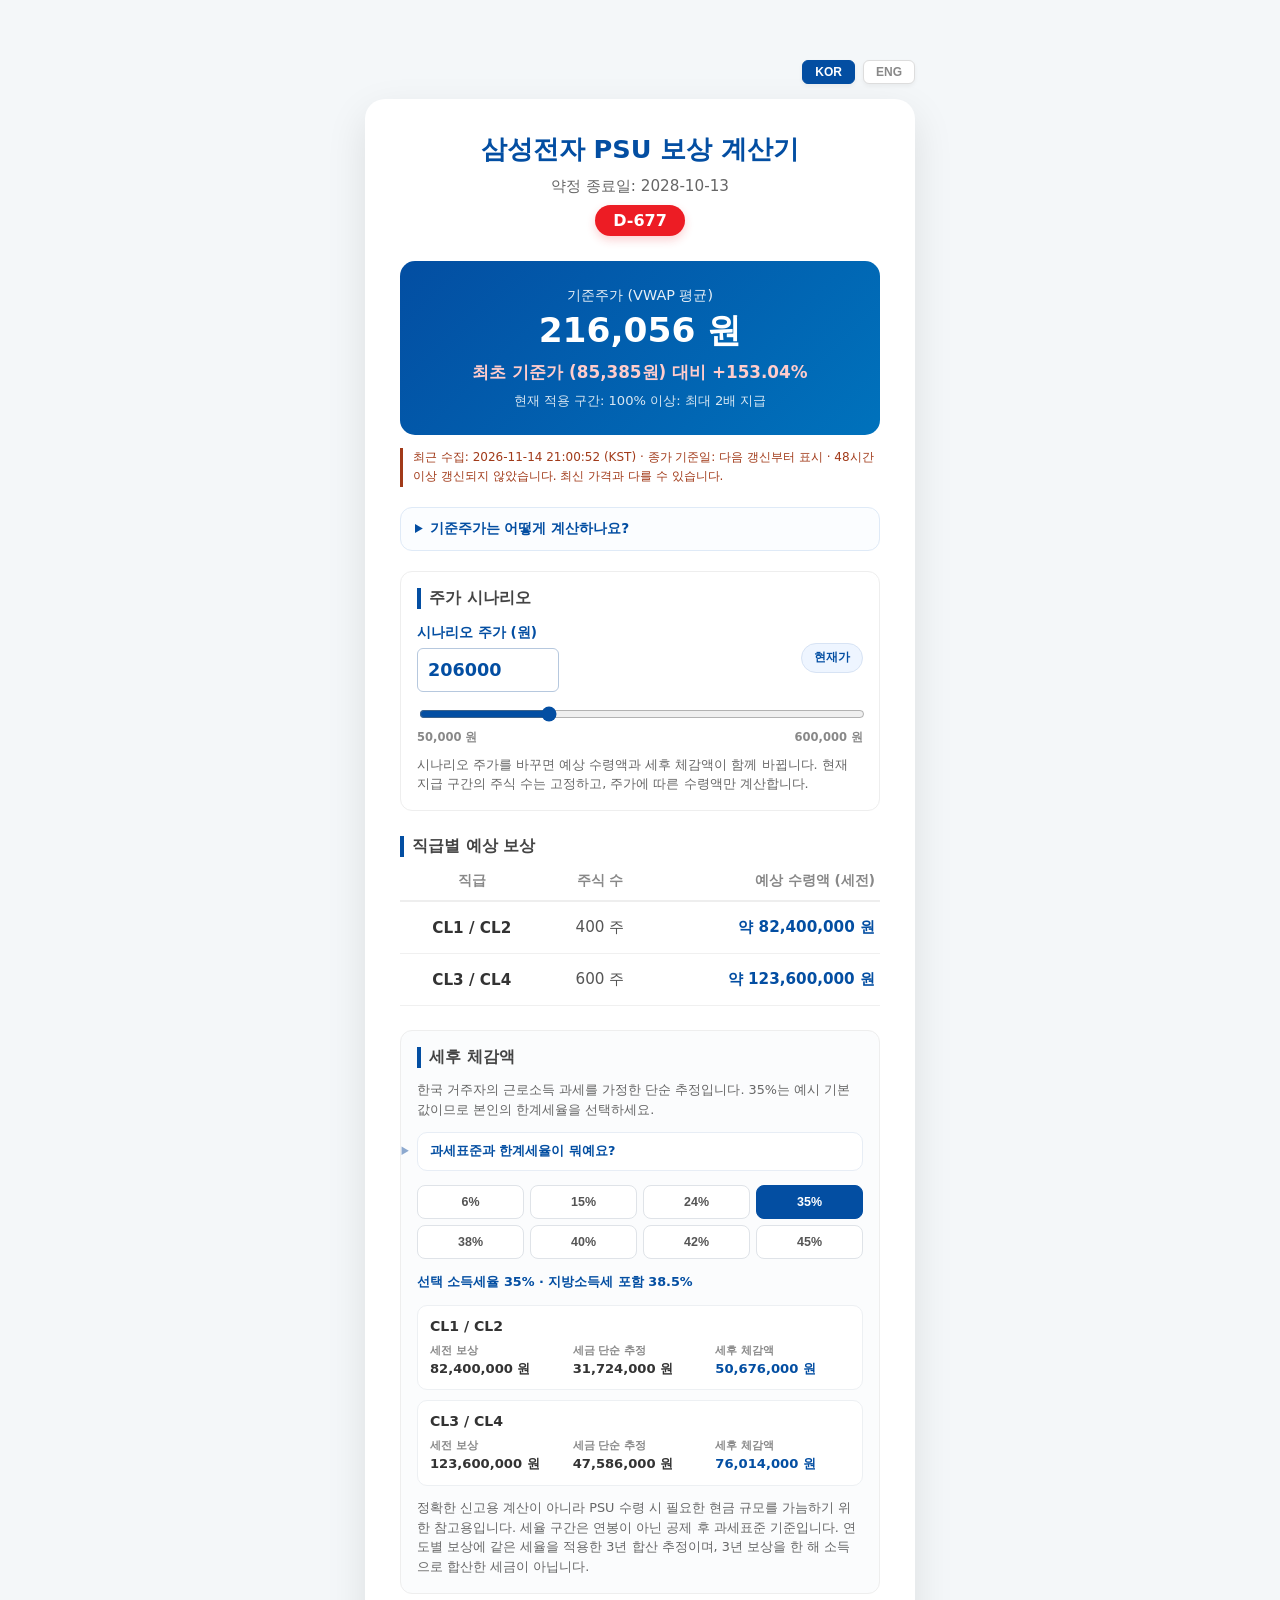
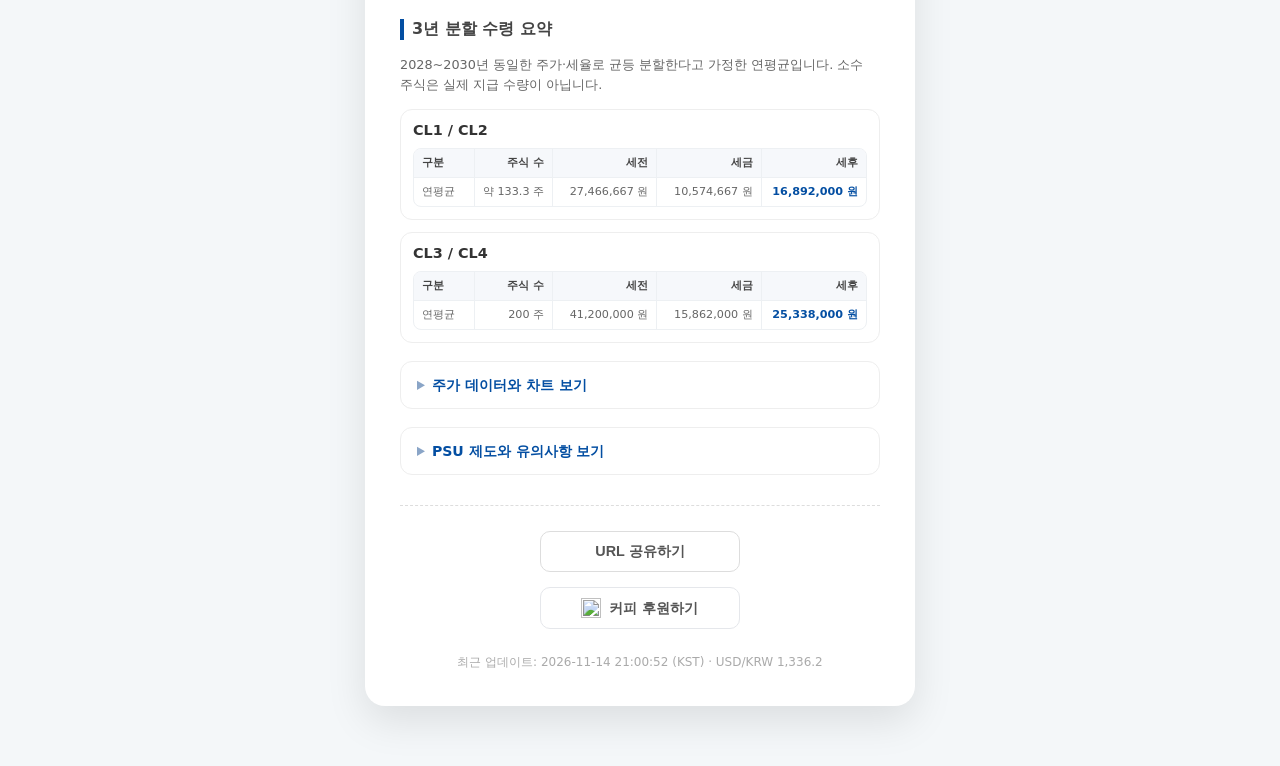
==== commit 3a0f25f1: "Improve scenario inputs and clarify tax estimates" ====
--- a/en/index.html
+++ b/en/index.html
@@ -16,11 +16,14 @@
 
     <meta property="og:title" content="Samsung PSU Calculator | Base Price and Reward Estimate">
     <meta property="og:description" content="Check Samsung Electronics PSU base price, expected reward shares, vesting value, and after-tax estimate.">
-    <meta property="og:image" content="https://tj-sketch77.github.io/samsung-psu-calculator/og-image.png?v=1.2">
+    <meta property="og:image" content="https://tj-sketch77.github.io/samsung-psu-calculator/og-image-simple-20260524.png">
+    <meta property="og:image:width" content="1200">
+    <meta property="og:image:height" content="630">
     <meta property="og:url" content="https://tj-sketch77.github.io/samsung-psu-calculator/en/">
     <meta property="og:type" content="website">
     <meta property="og:locale" content="en_US">
     <meta name="twitter:card" content="summary_large_image">
+    <meta name="twitter:image" content="https://tj-sketch77.github.io/samsung-psu-calculator/og-image-simple-20260524.png">
 
     <script type="application/ld+json">
     {
@@ -39,9 +42,9 @@
     }
     </script>
 
-    <link rel="stylesheet" href="../styles.css?v=20260516">
+    <link rel="stylesheet" href="../styles.css?v=20261114">
     <script src="https://www.gstatic.com/charts/loader.js"></script>
-    <script src="../app.js?v=20260516" defer></script>
+    <script src="../app.js?v=20261114" defer></script>
 </head>
 <body class="lang-en">
     <main class="container">
@@ -65,6 +68,8 @@
                     <div class="active-tier" id="activeTier">Checking active payout tier.</div>
                 </section>
 
+                <p class="data-status" id="dataStatus" role="status"></p>
+
                 <details class="formula-explainer">
                     <summary id="formulaSummary">How is the base price calculated?</summary>
                     <div class="formula-body">
@@ -76,7 +81,11 @@
                 <section class="scenario-section">
                     <h2 class="section-title" id="scenarioSectionTitle">Stock Price Scenario</h2>
                     <div class="scenario-control-row">
-                        <div class="scenario-value" id="scenarioPriceValue">Current price</div>
+                        <div class="scenario-value">
+                            <label id="scenarioInputLabel" for="scenarioPriceInput">Scenario price (KRW)</label>
+                            <input id="scenarioPriceInput" type="number" min="50000" max="600000" step="250" required inputmode="numeric">
+                            <span id="scenarioPriceValue" class="sr-only"></span>
+                        </div>
                         <button class="scenario-reset" id="scenarioReset" type="button">Current</button>
                     </div>
                     <input class="scenario-slider" id="scenarioSlider" type="range" min="50000" max="600000" step="250" value="0">
@@ -102,16 +111,17 @@
                         <h2 class="section-title" id="taxSectionTitle">After-tax Feel</h2>
                     </div>
                     <p class="tax-help" id="taxHelp">
-                        Choose the marginal tax bracket applied to your last taxable-income band. Estimates include 10% local income tax.
+                        Simplified Korean employment-income estimate for a Korean tax resident. The initial 35% is an example; choose your own marginal rate.
                     </p>
                     <details class="tax-explainer">
                         <summary id="taxExplainerSummary">What are taxable income and marginal tax rate?</summary>
                         <div class="tax-explainer-body" id="taxExplainerBody">
-                            <p>Taxable income is the amount that remains after deductions from gross salary, such as employment-income deductions, personal deductions, insurance, card spending, and medical expenses.</p>
-                            <p>The marginal tax rate is the rate applied to your last taxable-income band. PSU value is usually added on top of existing taxable income, so the additional reward can be taxed close to that marginal rate.</p>
+                            <p>Taxable income is salary less employment-income and other income deductions. Tax credits reduce tax due and differ from income deductions.</p>
+                            <p>A single-rate estimate can understate tax when rewards cross brackets. Check company guidance for tax timing and valuation.</p>
                         </div>
                     </details>
                     <div class="tax-rate-options" id="taxRateOptions" aria-label="Tax bracket selection"></div>
+                    <p class="selected-tax-rate" id="selectedTaxRate"></p>
                     <div class="tax-results" id="taxResults"></div>
                     <p class="tax-disclaimer" id="taxDisclaimer">
                         This is not a filing calculation. It is a rough guide to estimate the cash needed when PSU shares vest.
@@ -120,7 +130,7 @@
 
                 <section class="vesting-section">
                     <h2 class="section-title" id="vestingSectionTitle">3-Year Vesting Summary</h2>
-                    <p class="vesting-help" id="vestingHelp">Summarizes the annual average and 3-year total for 2028-2030 instead of repeating each year.</p>
+                    <p class="vesting-help" id="vestingHelp">Annual averages for 2028-2030 assuming equal installments and unchanged price and tax rate. Fractional shares are averages, not actual allocations.</p>
                     <div class="vesting-results" id="vestingResults"></div>
                 </section>
 
--- a/styles.css
+++ b/styles.css
@@ -230,9 +230,65 @@
 }
 
 .scenario-value {
+    min-width: 0;
     color: var(--primary-color);
     font-size: 1.1rem;
     font-weight: 800;
+}
+
+.scenario-value label {
+    display: block;
+    margin-bottom: 6px;
+    font-size: 0.85rem;
+}
+
+#scenarioPriceInput {
+    width: 100%;
+    max-width: 240px;
+    min-height: 44px;
+    border: 1px solid #b6c8de;
+    border-radius: 6px;
+    padding: 8px 10px;
+    font: inherit;
+    color: inherit;
+    background: #fff;
+}
+
+#scenarioPriceInput:focus-visible {
+    outline: 2px solid var(--primary-color);
+    outline-offset: 2px;
+}
+
+.data-status {
+    margin: -12px 0 20px;
+    color: #626b73;
+    font-size: 0.75rem;
+    line-height: 1.6;
+    overflow-wrap: anywhere;
+}
+
+.data-status.is-stale {
+    color: #a13a19;
+    border-left: 3px solid currentColor;
+    padding-left: 10px;
+    text-align: left;
+}
+
+.selected-tax-rate {
+    color: var(--primary-color);
+    font-weight: 700;
+    font-size: 0.8rem;
+    line-height: 1.5;
+}
+
+.sr-only {
+    position: absolute;
+    width: 1px;
+    height: 1px;
+    padding: 0;
+    overflow: hidden;
+    clip-path: inset(50%);
+    white-space: nowrap;
 }
 
 .scenario-reset {
